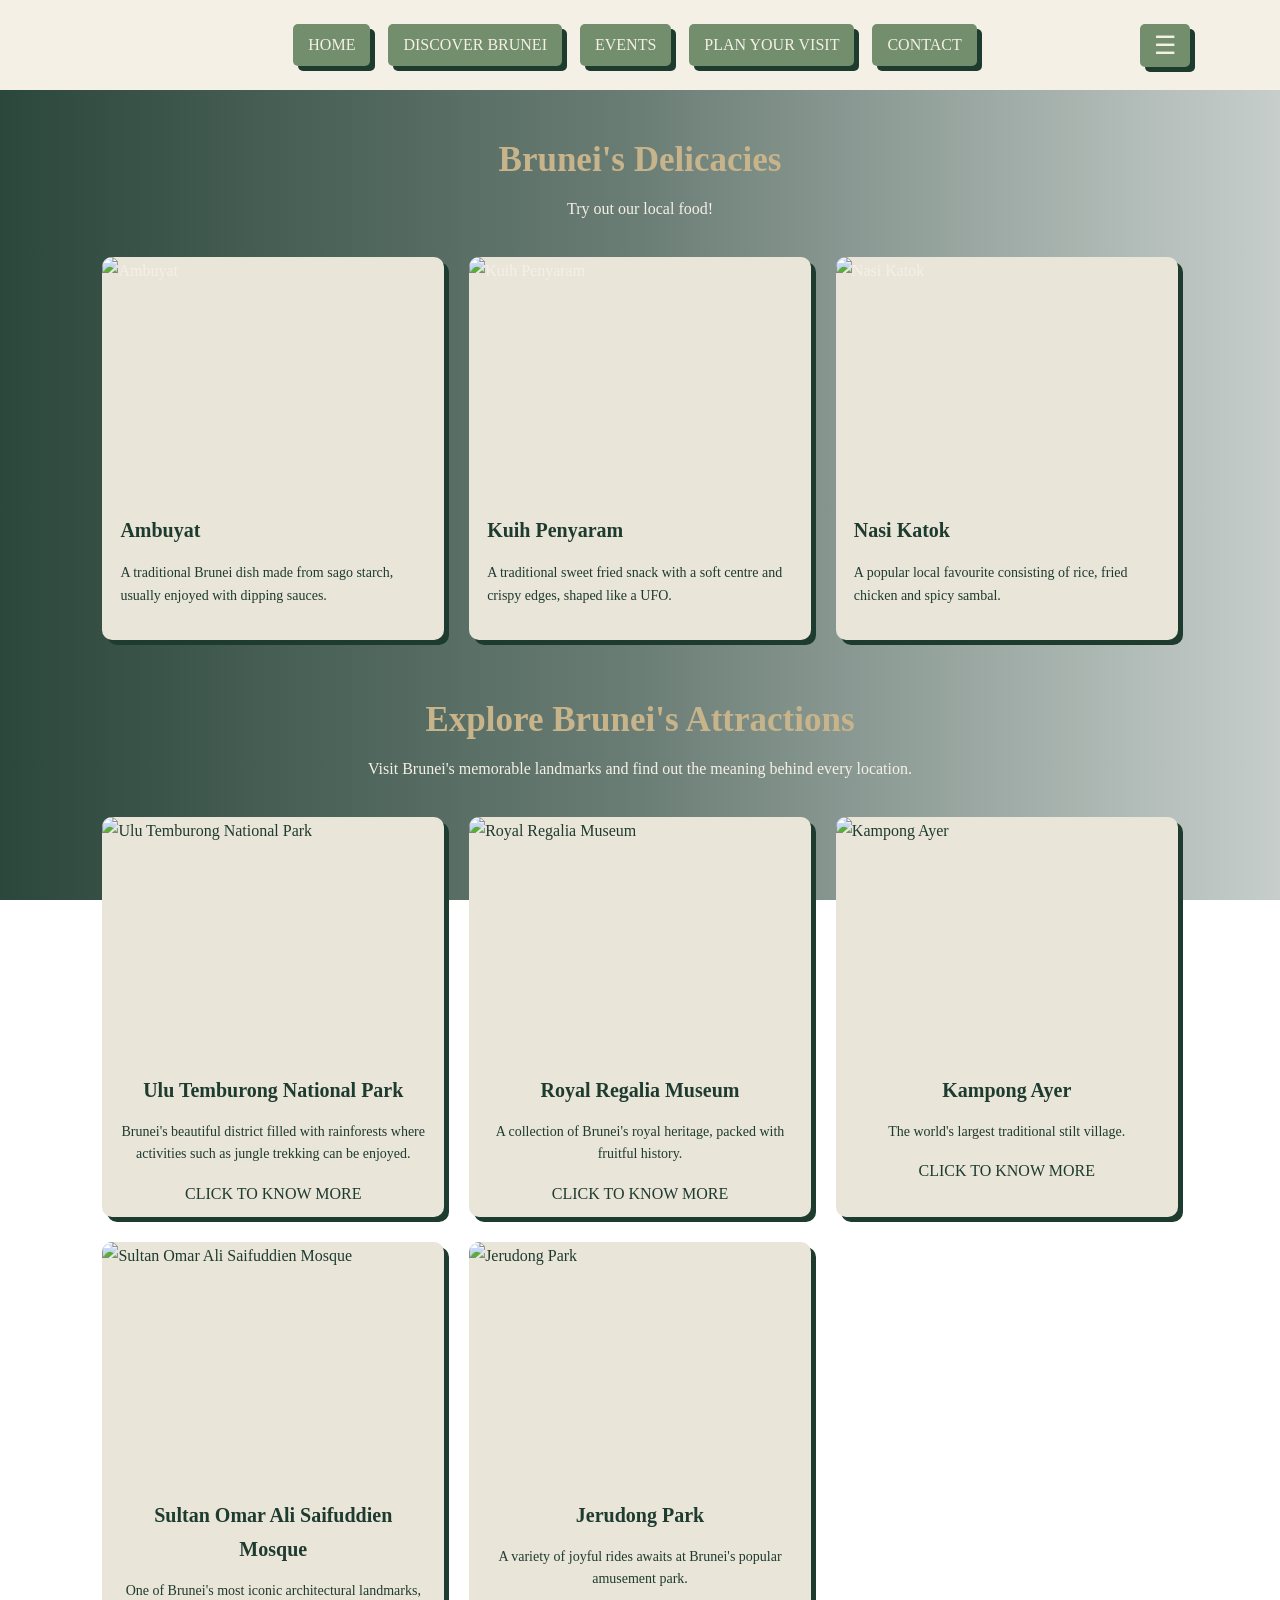
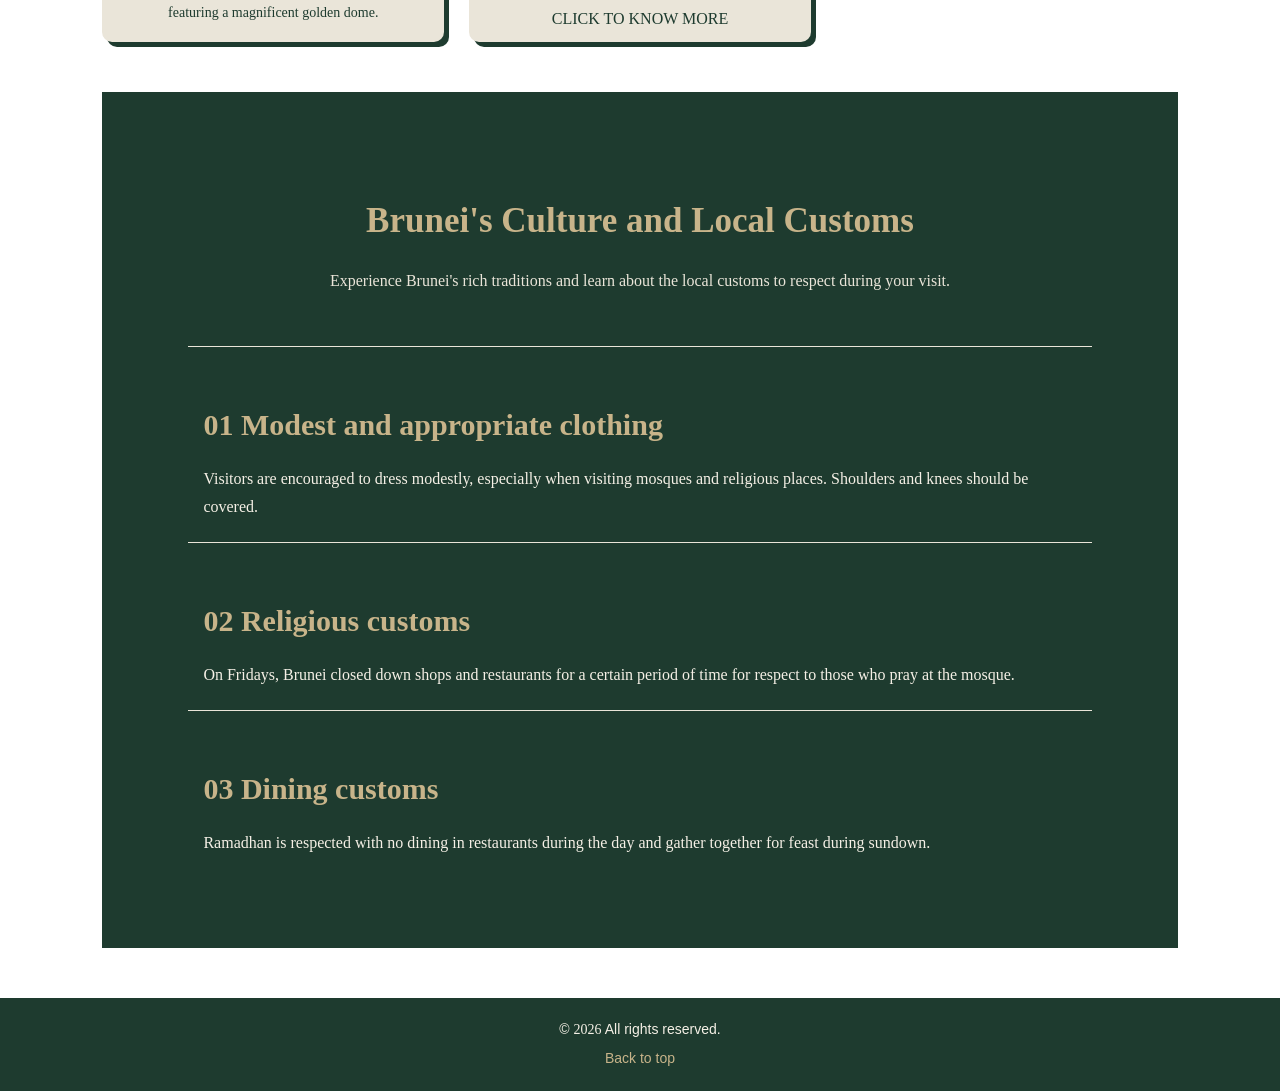
==== discoverbrunei.html @ 382f6de0 "Add files via upload" ====
<!DOCTYPE html>
<html lang="en" id="top">
<head>
    <meta charset="UTF-8">
    <meta name="viewport" content="width=device-width, initial-scale=1.0">
    <title>Discover Brunei</title>
    <link rel="stylesheet" href="style.css">
    <meta name="description" content="Discover Brunei Website">
</head>

<body>
        <!--Navigation bar-->
    <header>
        <nav class="desktop-nav">
            <ul class="navigation-bar">
                <li><a href="index.html">HOME</a></li>
                <li><a href="discoverbrunei.html">DISCOVER BRUNEI</a></li>
                <li><a href="events.html">EVENTS</a></li>
                <li><a href="planyourvisit.html">PLAN YOUR VISIT</a></li>
                <li><a href="contact.html">CONTACT</a></li>
            </ul>
        </nav>

        <!--Side bar button-->
        <button class="menu-toggle" id="menu-toggle" aria-label="Open navigation" aria-expanded="false">☰</button>
        <nav class="sidebar" id="sidebar">
            <button class="close-menu" id="close-menu" aria-label="Close navigation">&times;</button>
            <ul class="navigation-bar">
                <li><a href="index.html">HOME</a></li>
                <li><a href="discoverbrunei.html">DISCOVER BRUNEI</a></li>
                <li><a href="events.html">EVENTS</a></li>
                <li><a href="planyourvisit.html">PLAN YOUR VISIT</a></li>
                <li><a href="contact.html">CONTACT</a></li>
            </ul>
        </nav>
        
        <div class="nav-overlay" id="nav-overlay"></div>
    </header>

    <main class="discover-brunei-content">
    <!--Local delicacies-->
        <section class="local-delicacies-section">

        <div class="local-delicacies-heading">
            <h2>Brunei's Delicacies</h2>
            <p>Try out our local food!</p>
        </div>

        <div class="local-delicacies-container">
            <article class="local-delicacies-card">
                <img src="https://ilarge.lisimg.com/image/19181480/973full-ambuyat.jpg" alt="Ambuyat">
                <div class="local-delicacies-details">
                    <h3>Ambuyat</h3>
                    <p>A traditional Brunei dish made from sago starch, usually enjoyed with dipping sauces.</p>
                </div>
            </article>

            <article class="local-delicacies-card">
                <img src="https://www.bruneitourism.com/wp-content/uploads/2024/08/food-kuih-penyaram-2048x1492.webp" alt="Kuih Penyaram">
                <div class="local-delicacies-details">
                    <h3>Kuih Penyaram</h3>
                    <p>A traditional sweet fried snack with a soft centre and crispy edges, shaped like a UFO.</p>
                </div>
            </article>

            <article class="local-delicacies-card">
                <img src="https://substackcdn.com/image/fetch/$s_!p6o2!,f_auto,q_auto:good,fl_progressive:steep/https%3A%2F%2Fsubstack-post-media.s3.amazonaws.com%2Fpublic%2Fimages%2F68134f13-35d7-4f9d-be55-3cf3c974d7d3_936x922.png" alt="Nasi Katok">
                <div class="local-delicacies-details">
                    <h3>Nasi Katok</h3>
                    <p>A popular local favourite consisting of rice, fried chicken and spicy sambal.</p>
                </div>
            </article>
        </div>
    </section>

        
    <!--Attractions-->
    <section class="attractions-page">
    <div class="attractions-heading">
        <h2>Explore Brunei's Attractions</h2>
        <p>Visit Brunei's memorable landmarks and find out the meaning behind every location.</p>
    </div>

    <div class="attractions-container">
        <article class="attraction-card" onclick="flipCard(this)">
            <div class="attraction-inner">
                <div class="attraction-front">
                    <img src="https://media.timeout.com/images/105806919/1920/1440/image.jpg"
                         alt="Ulu Temburong National Park">
                    <div class="attraction-details">
                        <h3>Ulu Temburong National Park</h3>
                        <p>Brunei's beautiful district filled with rainforests where activities such as jungle trekking can be enjoyed.</p>
                        <span>CLICK TO KNOW MORE</span>
                    </div>
                </div>
                <div class="attraction-back">
                    <h3>Ulu Temburong National Park</h3>
                    <p>Known as the Green Jewel of Brunei, this national park offers visitors an opportunity to explore tropical rainforests, experience canopy walks and discover the country's natural biodiversity.</p>
                </div>
            </div>
        </article>


        <article class="attraction-card" onclick="flipCard(this)">
            <div class="attraction-inner">
                <div class="attraction-front">
                    <img src="https://hirokiogawa.client.jp/BruneiRoyalChariot.jpg"
                         alt="Royal Regalia Museum">
                    <div class="attraction-details">
                        <h3>Royal Regalia Museum</h3>
                        <p>A collection of Brunei's royal heritage, packed with fruitful history.</p>
                        <span>CLICK TO KNOW MORE</span>
                    </div>
                </div>
                <div class="attraction-back">
                    <h3>Royal Regalia Museum</h3>
                    <p>Explore Brunei's royal history through displays of royal ceremonial objects, gifts and the Sultan's coronation collection. It provides visitors with an insight into the country's monarchy and heritage.</p>
                </div>
            </div>
        </article>


        <article class="attraction-card" onclick="flipCard(this)">
            <div class="attraction-inner">
                <div class="attraction-front">
                    <img src="https://worldfun.uk/images/country-river-kampong-ayer-water-village-worldfun-v1.jpg"
                         alt="Kampong Ayer">
                    <div class="attraction-details">
                        <h3>Kampong Ayer</h3>
                        <p>The world's largest traditional stilt village.</p>
                        <span>CLICK TO KNOW MORE</span>
                    </div>
                </div>
                <div class="attraction-back">
                    <h3>Kampong Ayer</h3>
                    <p>Often described as the Venice of the East, Kampong Ayer is a historic water village featuring traditional houses built on stilts. 
                        Visitors can explore the village using water taxis.</p>
                </div>
            </div>
        </article>


        <article class="attraction-card" onclick="flipCard(this)">
            <div class="attraction-inner">
                <div class="attraction-front">
                    <img src="https://images6.alphacoders.com/533/thumb-1920-533602.jpg"
                         alt="Sultan Omar Ali Saifuddien Mosque">
                    <div class="attraction-details">
                        <h3>Sultan Omar Ali Saifuddien Mosque</h3>
                        <p>One of Brunei's most iconic architectural landmarks, featuring a magnificent golden dome.</p>
                        <span>CLICK TO KNOW MORE</span>
                    </div>
                </div>
                <div class="attraction-back">
                    <h3>Sultan Omar Ali Saifuddien Mosque</h3>
                    <p>One of Brunei's most recognisable landmarks, this magnificent mosque features a golden dome, Italian marble and a beautiful lagoon. 
                        It represents the country's Islamic heritage and architectural beauty.</p>
                </div>
            </div>
        </article>


        <article class="attraction-card" onclick="flipCard(this)">
            <div class="attraction-inner">
                <div class="attraction-front">
                    <img src="https://images.squarespace-cdn.com/content/v1/5e72c8bfe21ad940ba788673/1621106999825-WKR1PV840NL80AV727C2/jerudong-park.jpg"
                         alt="Jerudong Park">
                    <div class="attraction-details">
                        <h3>Jerudong Park</h3>
                        <p>A variety of joyful rides awaits at Brunei's popular amusement park.</p>
                        <span>CLICK TO KNOW MORE</span>
                    </div>
                </div>
                <div class="attraction-back">
                    <h3>Jerudong Park</h3>
                    <p>Jerudong Park is a popular recreational destination in Brunei, offering amusement rides and entertainment for families, 
                        friends and visitors of different ages.</p>
                </div>
            </div>
        </article>
    </div>
    </section>


    <!--Culture/local customs-->
    <section class="culture">
        <div class="culture-heading">
            <h2>Brunei's Culture and Local Customs</h2>
            <p>Experience Brunei's rich traditions and learn about the local customs to respect during your visit.</p>
        </div>

        <div class="culture-container">
            <article class="culture-card">
                <h3>01 Modest and appropriate clothing</h3>
                <p>Visitors are encouraged to dress modestly, especially when visiting mosques and religious places. Shoulders and knees should be covered.</p>
            </article>

            <article class="culture-card">
                <h3>02 Religious customs</h3>
                <p>On Fridays, Brunei closed down shops and restaurants for a certain period of time for respect to those who pray at the mosque.</p>
            </article>

            <article class="culture-card">
                <h3>03 Dining customs</h3>
                <p>Ramadhan is respected with no dining in restaurants during the day and gather together for feast during sundown.</p>
            </article>
        </div>
    </section>
    </main>

    <!--Footer-->
    <footer>
	    <div>
		    <p>&copy; <span id="year">2026</span>	All rights reserved.</p>
		    <p class="back-to-top"><a href="#top">Back to top</a></p>
	    </div>
    </footer>   

    <script src="script.js"></script>
</body>
</html>
---- style.css ----
* {
    box-sizing: border-box;
    font-family: bahnschrift;
}
html {
    scroll-behavior: smooth;
}
body {
    margin: 0;
    padding: 0;
    background: linear-gradient(90deg,#1E3B2Ff0 0%,#1E3B2Fa8 50%,#1E3B2F40 100%);
    background-attachment: fixed;
    color: #F5F0E6;
    font-family: bahnschrift;
    line-height: 1.7;
}

/*Header and navigation bar*/
header {
    height: 90px;
    padding: 0 7%;
    display: flex;
    align-items: center;
    justify-content: center;
    background:#F5F0E6;
}
.navigation-bar{
	list-style-type: none;
	display: flex;
	overflow: hidden;
	gap: .5rem;
	margin: 0;
	padding: 10px;
	justify-content: center;
}
li a{
	display: block;
	color: #F5F0E6;
    font-family: bahnschrift;
	text-align: center;
	padding: 7px 15px;
	text-decoration: none;
	box-shadow: 5px 5px #1E3B2F;
	background-color: #728E6D;
	border-radius: 5px;
	margin-right: 10px;
}
li a:hover{
	transition: 0.5s;
	transform: translate(0.05em, 0.05em);
	box-shadow: 0 0 0 0;
}

/*Side bar*/
.menu-toggle {
    position: absolute;
    right: 7%;
    background-color: #728E6D;
    color: #F5F0E6;
    border: none;
    border-radius: 5px;
    padding: 7px 14px;
    font-size: 25px;
    cursor: pointer;
    box-shadow: 5px 5px #1E3B2F;
    transition: 0.3s;
}
.menu-toggle:hover {
    transform: translate(2px, 2px);
    box-shadow: none;
}
.sidebar {
    position: fixed;
    top: 0;
    right: 0;
    left: auto;
    width: 300px;
    max-width: 85%;
    height: 100vh;
    background-color: #F5F0E6;
    padding: 80px 25px 25px;
    transform: translateX(100%);
    transition: transform 0.4s ease;
    z-index: 1002;
}
.sidebar.active {
    transform: translateX(0);
}
.sidebar .navigation-bar {
    display: flex;
    flex-direction: column;
    gap: 20px;
    list-style: none;
    padding: 0;
    margin: 0;
}
.sidebar .navigation-bar li a {
    display: block;
    background-color: #728E6D;
    color: #F5F0E6;
    font-family: Bahnschrift;
    text-align: center;
    text-decoration: none;
    padding: 12px 15px;
    margin: 0;
    border-radius: 5px;
    box-shadow: 5px 5px #1E3B2F;
    transition: 0.3s;
}
.sidebar .navigation-bar li a:hover {
    transform: translate(2px, 2px);
    box-shadow: 5px 5px #1E3B2F;
}
.close-menu {
    position: absolute;
    top: 15px;
    right: 20px;
    background: none;
    border: none;
    color: #1E3B2F;
    font-size: 35px;
    cursor: pointer;
}
.nav-overlay {
    position: fixed;
    inset: 0;
    background: rgba(0, 0, 0, 0.5);
    opacity: 0;
    visibility: hidden;
    transition: 0.4s;
    z-index: 1001;
}
.nav-overlay.active {
    opacity: 1;
    visibility: visible;
}
.menu-toggle.hidden {
    display: none;
}
body.menu-open {
    overflow: hidden;
}


/*INDEX.HTML*/
/*Main content*/
main {
    width: 100%;
}
.main-content {
    position: relative;
    display: flex;
    align-items: center;
    justify-content: center;
    padding: 80px 10%;
    background-position: center;
    background-size: cover;
    background-repeat: no-repeat;
}
.main-content-overlay {
    position: absolute;
    inset: 0;
    background: linear-gradient(90deg,#1E3B2Ff0 0%,#1E3B2Fa8 50%,#1E3B2F40 100%);
}

/*Main title and description*/
.main-content-title {
    position: relative;
    z-index: 1;
    width: 100%;
    max-width: 750px;
    text-align: left;
}
.main-content-title h1 {
    margin: 0 0 25px;
    font-size: 70px;
    font-weight: bold;
    color: #C8B48A;
}
.main-content-description {
    max-width: 600px;
    width: 100%;
    margin: 0;
}
.main-content-description p {
    margin: 0 0 16px;
    font-family: bahnschrift;
    font-size: 18px;
    line-height: 1.8;
    color: #F5F0E6;
}

/*Discover Brunei button*/
.discover-button {
    display: inline-block;
	text-align: center;
	text-decoration: none;
	box-shadow: 5px 5px #1E3B2F;
	background-color: #C8B48A;
	border-radius: 5px;
	margin-top: 10px;
    padding: 10px 16px;
    transition: 0.3s;
}
.discover-button a {
    font-family: bahnschrift;
    font-size: 14px;
    font-weight: bold;
    color: #1E3B2F;
    text-decoration: none;
}
.discover-button:hover {
    transition: 0.5s;
	transform: translate(0.05em, 0.05em);
	box-shadow: 0 0 0 0;
}

/*DISCOVERBRUNEI.HTML*/
.discover-brunei-content {
    width: 100%;
    padding: 40px 8% 50px;
}

/*Local delicacies section*/
/*Local delicacies tiitle and description*/
.local-delicacies-heading {
    display: block;
    font-family: bahnschrift;
    width: 100%;
    text-align: center;
    color: #C8B48A;
    margin: 0 auto 35px;
}

.local-delicacies-heading h2 {
    color: #C8B48A;
    font-size: 35px;
    margin: 0 0 5px;
}

.local-delicacies-heading p {
    color: #F5F0E6;
    font-size: 16px;
    margin: 0 auto;
    max-width: 600px;
}

/*Local delicacies cards, 3 cards*/
.local-delicacies-container {
    display: grid;
    grid-template-columns: repeat(3, 1fr);
    gap: 25px;
    max-width: 1200px;
    margin: 0 auto 50px;
}
.local-delicacies-card {
    background-color: #EAE5D9;
    border-radius: 10px;
    overflow: hidden;
    box-shadow: 5px 5px #1E3B2F;
    transition: 0.3s;
}
.local-delicacies-card:hover {
    transform: translateY(-5px);
}
.local-delicacies-card img {
    display: block;
    width: 100%;
    height: 230px;
    object-fit: cover;
}

/*Local delicacies card details*/
.local-delicacies-details {
    padding: 18px;
    color: #1E3B2F;
}
.local-delicacies-card h3 {
    color: #1E3B2F;
    font-size: 20px;
    margin: 8px 0;
}
.local-delicacies-details p {
    color: #1E3B2F;
    font-size: 14px;
}



/*Attractions section*/
.attractions-heading {
    text-align: center;
    color: #C8B48A;
    margin-bottom: 35px;
}
.attractions-heading h2 {
    font-size: 35px;
    margin-bottom: 5px;
}
.attractions-heading p {
    color: #F5F0E6;
    font-size: 16px;
    margin: 0 auto;
    max-width: 600px;
}

/*Attractions cards, 5 cards*/
.attractions-container {
    display: grid;
    grid-template-columns: repeat(3, 1fr);
    gap: 25px;
    max-width: 1200px;
    margin: 0 auto 50px;
}
.attraction-card {
    height: 400px;
    perspective: 1000px;
    cursor: pointer;
    border-radius: 10px;
}
.attraction-inner {
    position: relative;
    width: 100%;
    height: 100%;
    transition: transform 0.8s;
    transform-style: preserve-3d;
}
.attraction-card.flipped .attraction-inner {
    transform: rotateY(180deg);
}
.attraction-front,
.attraction-back {
    position: absolute;
    width: 100%;
    height: 100%;
    border-radius: 10px;
    overflow: hidden;
    backface-visibility: hidden;
    -webkit-backface-visibility: hidden;
    background-color: #EAE5D9;
    box-shadow: 5px 5px #1E3B2F;
}
.attraction-front {
    color: #1E3B2F;
}
.attraction-front img {
    display: block;
    width: 100%;
    height: 230px;
    object-fit: cover;
}
.attraction-details {
    padding: 18px;
    color: #1E3B2F;
    text-align: center;
}
.attraction-details h3 {
    color: #1E3B2F;
    font-size: 20px;
    margin: 8px 0;
}
.attraction-details p {
    color: #1E3B2F;
    font-size: 14px;
    line-height: 1.6;
}
.attraction-back {
    transform: rotateY(180deg);
    padding: 25px;
    display: flex;
    flex-direction: column;
    justify-content: center;
    align-items: center;
    text-align: center;
    color: #1E3B2F;
}
.attraction-back h3 {
    color: #1E3B2F;
    font-size: 22px;
    margin-bottom: 15px;
}
.attraction-back p {
    color: #1E3B2F;
    font-size: 15px;
    line-height: 1.8;
}
.attraction-card:hover {
    transform: translateY(-5px);
    transition: 0.3s;
}


/*Culture and local customs section*/
.culture {
    width: 100%;
    padding: 70px 8%;
    min-height: 700px;
    display: flex;
    flex-direction: column;
    justify-content: center;
    align-items: center;
    background-color: #1E3B2F;
}

/*Culture title and description*/
.culture-heading {
    text-align: center;
    color: #C8B48A;
    margin-bottom: 35px;
}
.culture-heading h2 {
    font-size: 35px;
    margin-bottom: 5px;
}
.culture p {
    font-size: 16px;
    color: #EAE5D9;
    line-height: 1.8;
}

/*Culture cards, 3 cards*/
.culture-card {
    display: flex;
    flex-direction: column;
    justify-content: center;
    padding: 22px 15px;
    border-top: 1px solid #EAE5D9;
}
.culture h3 {
    font-size: 30px;
    color: #C8B48A;
    margin-bottom: 15px;
}
.culture-card p {
    font-size: 16px;
    line-height: 1.7;
    color: #F5F0E6;
    margin: 0;
}


/*EVENTS.HTML*/
/*Events title and description*/
.events-page {
    width: 100%;
    padding: 40px 8%;
    background: linear-gradient(90deg, #1E3B2Ff0 0%, #1E3B2Fa8 50%, #1E3B2F40 100%);
}
.events-heading {
    text-align: center;
    color: #C8B48A;
    margin-bottom: 35px;
}
.events-heading h2 {
    font-size: 35px;
    margin-bottom: 5px;
}
.events-heading p {
    color: #F5F0E6;
    font-size: 16px;
    margin: 0 auto;
    max-width: 600px;
}

/*Events cards, 3 cards*/
.events-container {
    display: grid;
    grid-template-columns: repeat(3, 1fr);
    gap: 25px;
    max-width: 1200px;
    margin: auto;
}
.event-card {
    background-color: #EAE5D9;
    border-radius: 10px;
    overflow: hidden;
    box-shadow: 5px 5px #1E3B2F;
    transition: 0.3s;
}
.event-card:hover {
    transform: translateY(-5px);
}
.event-card img {
    display: block;
    width: 100%;
    height: 230px;
    object-fit: cover;
}
.event-details {
    padding: 18px;
    color: #1E3B2F;
}
.event-date {
    color: #7F8C6A;
    font-size: 13px;
    margin-bottom: 8px;
}
.event-card h3 {
    color: #1E3B2F;
    font-size: 20px;
    margin: 8px 0;
}
.event-details p {
    color: #1E3B2F;
    font-size: 14px;
}

/*PLANYOURVISIT.HTML*/
/*Plan your visit contentn*/
.planyourvisit {
    width: 84%;
    min-height: 700px;
    margin: 50px auto;
    padding: 70px 10%;
    text-align: center;
    display: flex;
    flex-direction: column;
    justify-content: center;
    align-items: center;
    background-color: #1E3B2F;
}

/*Plan your visit title and description*/
.planyourvisit-heading {
    text-align: center;
    color: #C8B48A;
    margin-bottom: 35px;
}
.planyourvisit-heading h2 {
    font-size: 35px;
    margin-bottom: 5px;
}
.planyourvisit p {
    font-size: 16px;
    color: #EAE5D9;
    line-height: 1.8;
}

/*Plan your visit cards, 3 cards*/
.planyourvisit-card {
    display: flex;
    flex-direction: column;
    justify-content: center;
    padding: 22px 15px;
    border-top: 1px solid #EAE5D9;
}
.planyourvisit h3 {
    font-size: 30px;
    color: #C8B48A;
    margin-bottom: 15px;
}
.planyourvisit-card p {
    font-size: 16px;
    line-height: 1.7;
    color: #F5F0E6;
    margin: 0;
}

/*Plan your visit button*/
.planyourvisit-button {
    display: block;
    width: fit-content;
    text-align: center;
    text-decoration: none;
    box-shadow: 5px 5px #7F8C6A;
    background-color: #C8B48A;
    border-radius: 5px;
    margin: 10px auto;
    padding: 10px 16px;
    transition: 0.3s;
}
.planyourvisit-button a {
    font-family: bahnschrift;
    font-size: 14px;
    font-weight: bold;
    color: #1E3B2F;
    text-decoration: none;
}
.planyourvisit-button:hover {
    transition: 0.5s;
	transform: translate(0.05em, 0.05em);
	box-shadow: 0 0 0 0;
}


/*CONTACT.HTML*/
/*Contact title and description*/
.contact-title {
    position: relative;
    text-align: center;
    color: #C8B48A;
    font-size: 40px;
    margin: 0 0 15px;
}
.contact-content {
    position: relative;
    min-height: 750px;
    padding: 60px 10%;
    display: flex;
    flex-direction: column;
    align-items: center;
    justify-content: center;
    background: linear-gradient(90deg, #1E3B2Ff0 0%, #1E3B2Fa8 50%, #1E3B2F40 100%);
}
.contact-description {
    display: block;
    font-size: 16px;
    width: 100%;
    max-width: 550px;
    margin: 0 auto 15px;
    text-align: center;
    color: #F5F0E6;
}

/*Contact form*/
.contact-form {
    width: 100%;
    max-width: 600px;
    margin: 0 auto;
    padding: 10px;
    text-align: center;
}
.contact-form label {
    display: block;
    font-size: 16px;
    font-weight: bold;
    color: #C8B48A;
    margin-bottom: 5px;
    text-align: left;
}

/*Contact form input*/
.contact-form input[type="text"],
.contact-form input[type="email"] {
    width: 100%;
    height: 40px;
    margin-bottom: 18px;
    padding: 10px;
    border: 1px solid #7F8C6A;
    border-radius: 5px;
    font-size: 14px;
}
.contact-form textarea {
    width: 100%;
    min-height: 150px;
    margin-bottom: 15px;
    padding: 10px;
    border: 1px solid #7F8C6A;
    border-radius: 5px;
    resize: vertical;
    font-size: 14px;
}

/*Submit reset buttons*/
.submit-reset {
    margin-top: 10px;
    margin-right: 8px;
    padding: 7px 18px;
    background-color: #C8B48A;
    color: #1E3B2F;
    border: none;
    border-radius: 5px;
    font-family: bahnschrift;
    font-size: 14px;
    font-weight: bold;
    cursor: pointer;
    box-shadow: 5px 5px #1E3B2F;
    transition: 0.3s;
}
.submit-reset:hover {
    transform: translate(0.05em, 0.05em);
    box-shadow: 0 0 0 0;
}
/*Javascript error message*/
.error {
    color: #ff6b6b;
    font-size: 14px;
    display: block;
    margin-top: 5px;
    margin-bottom: 5px;
}
#successMessage {
    color: #F5F0E6;
    font-size: 16px;
    font-weight: bold;
    margin-top: 15px;
}

/*Footer*/
footer {
    width: 100%;
    min-height: 75px;
    padding: 15px 7%;
    display: flex;
    flex-direction: column;
    align-items: center;
    justify-content: center;
    text-align: center;
    background-color: #1E3B2F;
    color: #F5F0E6;
    margin: 0;
}
footer p {
    margin: 5px 0;
    text-align: center;
    font-family: Arial;
    font-size: 14px;
}
footer a {
    font-family: Arial;
    font-size: 14px;
    color: #C8B48A;
    text-decoration: none;
}
footer a:hover {
    color: #728E6D;
}


/*MOBILE RESPONSIVE*/
@media (max-width: 650px) {
    header {
        height: auto;
        min-height: 75px;
        padding: 15px 5%;
    }
    .navigation-bar {
        flex-wrap: wrap;
        gap: 8px;
        padding: 5px;
    }
    li a {
        padding: 7px 10px;
        margin-right: 0;
        font-size: 12px;
    }
    .main-content {
        padding: 50px 7%;
    }
    .main-content-title h1 {
        font-size: 38px;
    }
    .main-content-description p {
        font-size: 14px;
    }
    .discover-button {
        padding: 10px 14px;
    }
    .local-delicacies-container,
    .attractions-container,
    .events-container {
        grid-template-columns: 1fr;
    }
    .local-delicacies-card img,
    .attraction-card img,
    .event-card img {
        height: 220px;
    }
    .discover-brunei-content,
    .events-page {
        padding: 30px 5%;
    }
    .culture {
        width: 100%;
        min-height: auto;
        padding: 50px 6%;
    }
    .culture-heading h2 {
        font-size: 28px;
    }
    .culture h3 {
        font-size: 24px;
    }
    .culture-card {
        padding: 18px 10px;
    }
    .planyourvisit {
        width: 90%;
        min-height: auto;
        padding: 50px 6%;
    }
    .planyourvisit-heading h2 {
        font-size: 28px;
    }
    .planyourvisit h3 {
        font-size: 24px;
    }
    .planyourvisit-card {
        padding: 18px 10px;
    }
    .contact-content {
        min-height: auto;
        padding: 40px 5%;
    }
    .contact-title {
        font-size: 30px;
    }
    .contact-form {
        padding: 10px;
    }
    footer {
        padding: 18px 5%;
    }
    footer p,
    footer a {
        font-size: 12px;
    }
}
@media screen and (max-width: 480px) {
    header {
        height: 70px;
        padding: 0 5%;
    }
    .sidebar {
        width: 260px;
        max-width: 85%;
        padding: 75px 20px 20px;
    }
    .sidebar .navigation-bar {
        gap: 15px;
    }
    .sidebar .navigation-bar li a {
        padding: 11px 12px;
        font-size: 14px;
    }
    .menu-toggle {
        font-size: 23px;
    }
}
@media screen and (max-width: 768px) {
    .desktop-nav {
        display: none;
    }
}
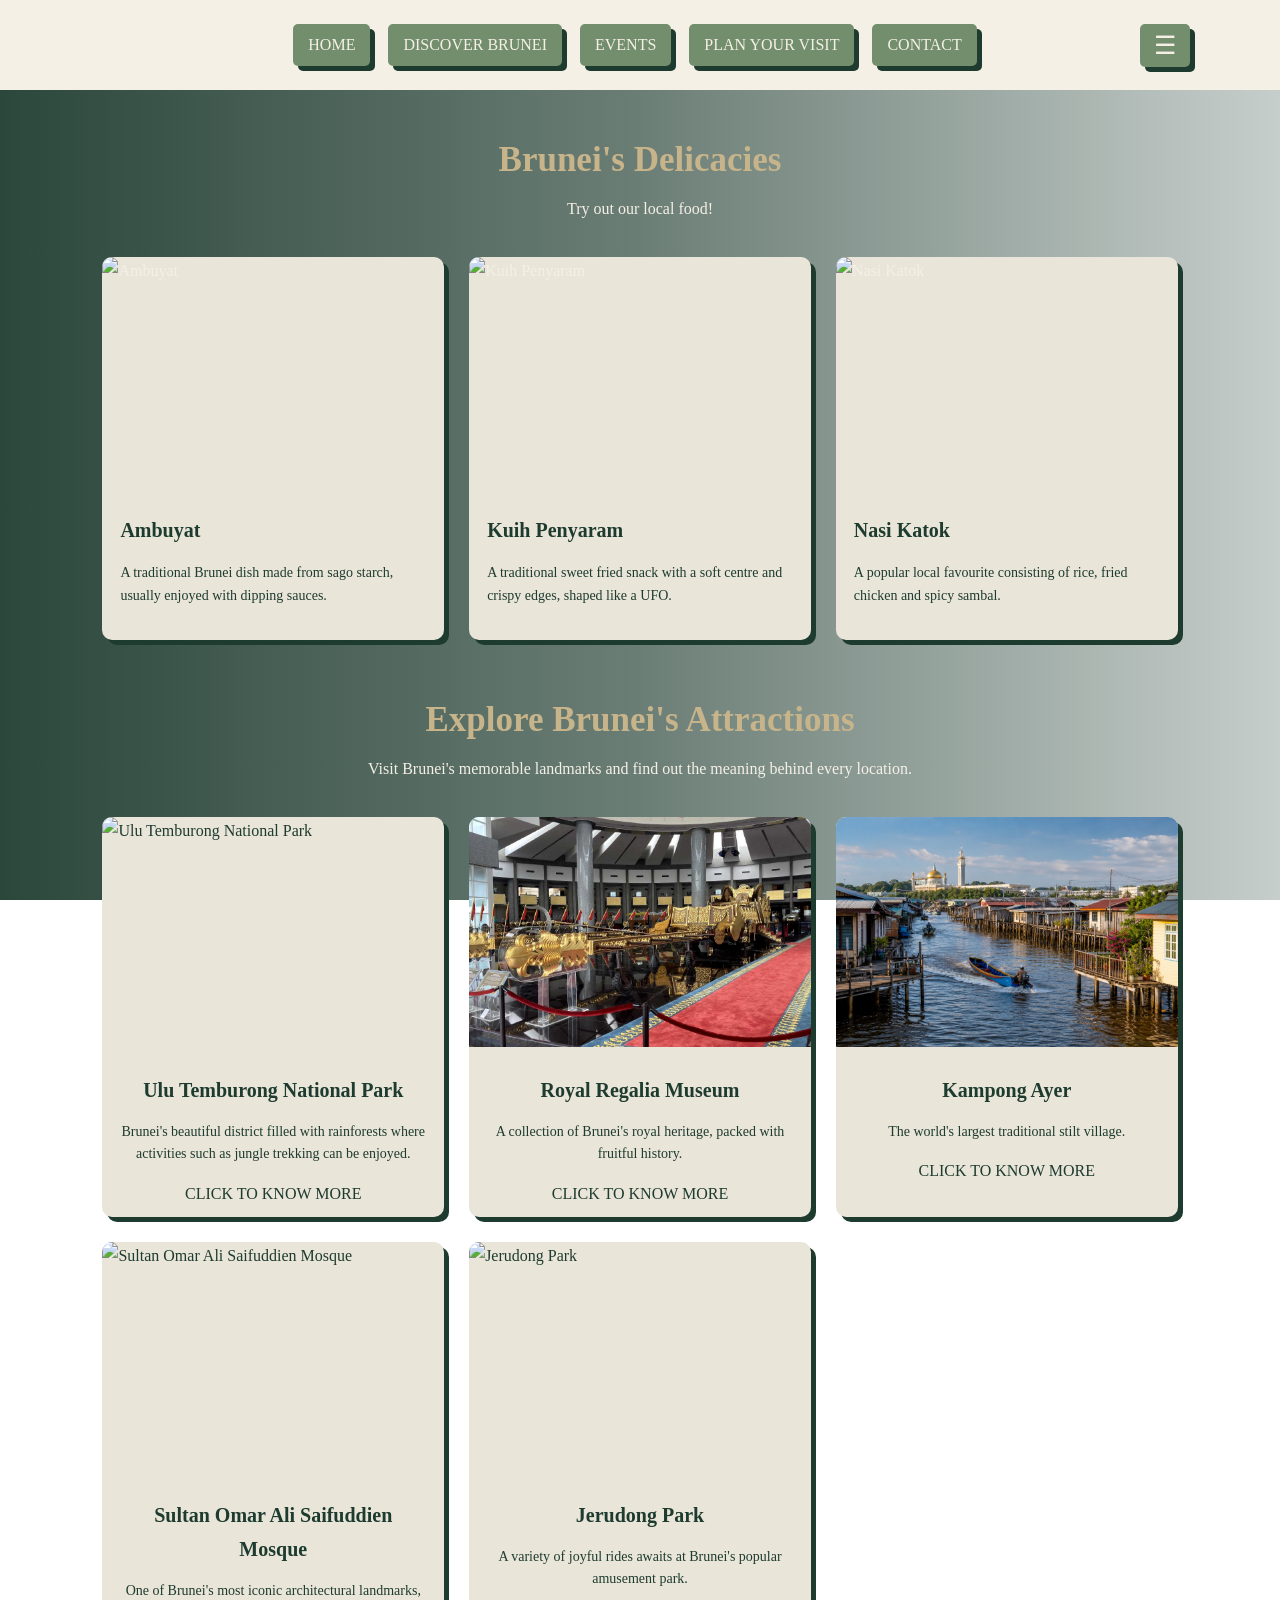
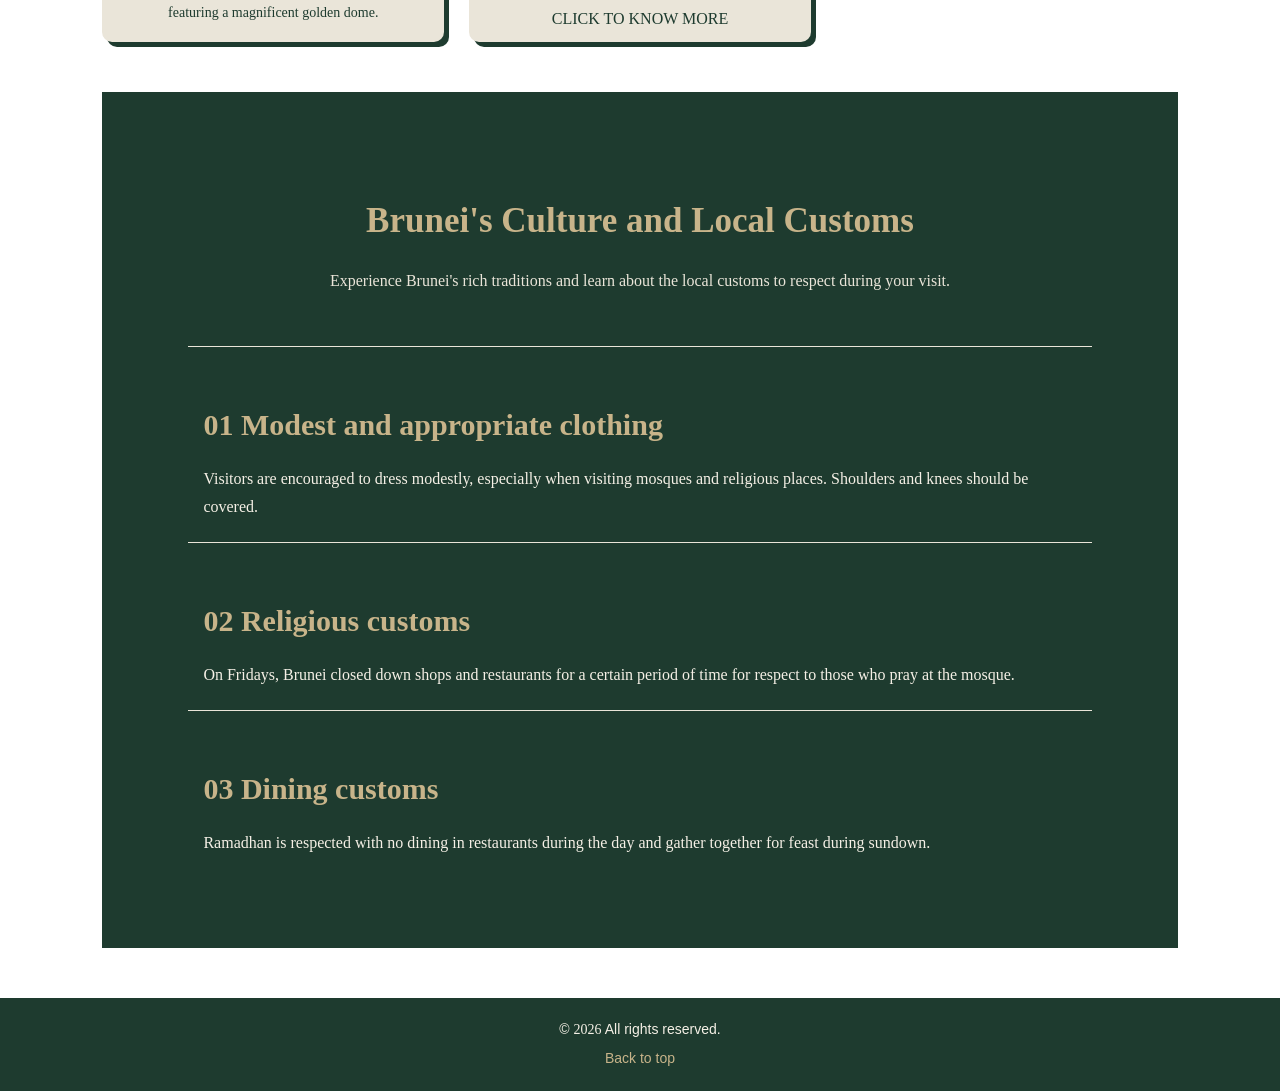
==== commit f7a6bcdd: "Update discoverbrunei.html" ====
--- a/discoverbrunei.html
+++ b/discoverbrunei.html
@@ -104,7 +104,7 @@
         <article class="attraction-card" onclick="flipCard(this)">
             <div class="attraction-inner">
                 <div class="attraction-front">
-                    <img src="https://hirokiogawa.client.jp/BruneiRoyalChariot.jpg"
+                    <img src="Images/BruneiRoyalChariot.jpg"
                          alt="Royal Regalia Museum">
                     <div class="attraction-details">
                         <h3>Royal Regalia Museum</h3>
@@ -123,7 +123,7 @@
         <article class="attraction-card" onclick="flipCard(this)">
             <div class="attraction-inner">
                 <div class="attraction-front">
-                    <img src="https://worldfun.uk/images/country-river-kampong-ayer-water-village-worldfun-v1.jpg"
+                    <img src="Images/KampongAyer.jpg"
                          alt="Kampong Ayer">
                     <div class="attraction-details">
                         <h3>Kampong Ayer</h3>
@@ -218,4 +218,4 @@
 
     <script src="script.js"></script>
 </body>
-</html>+</html>
